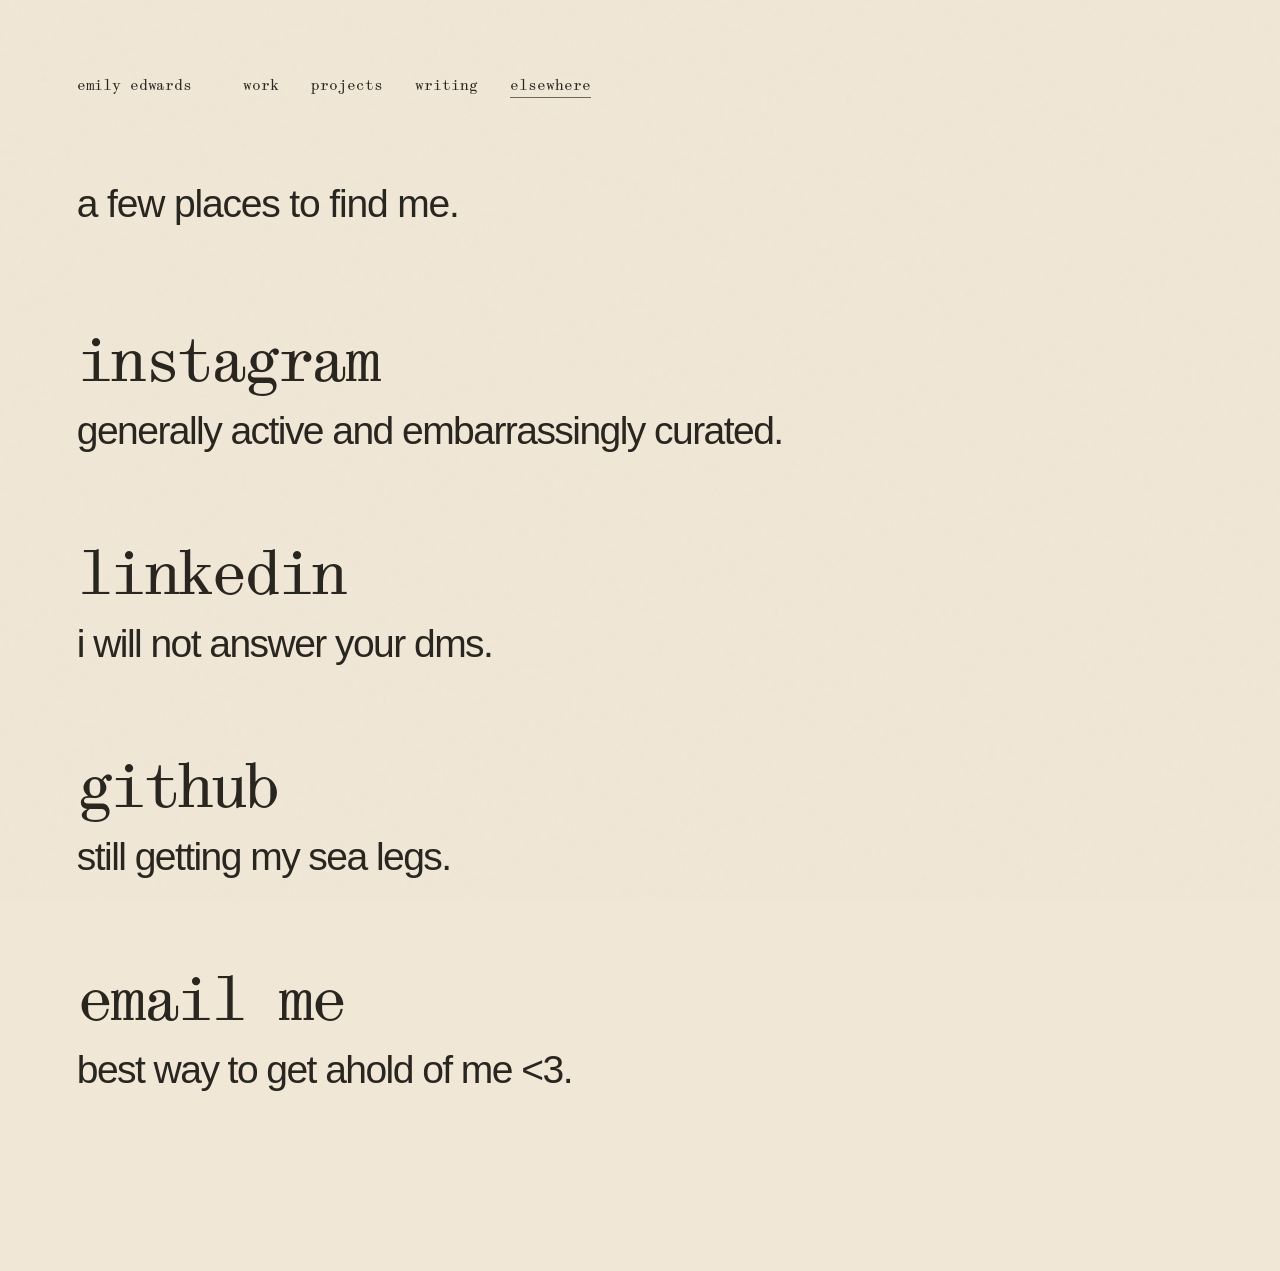
==== elsewhere/index.html @ d0177896 "Add files via upload new sub directories" ====
<!doctype html>
<html lang="en">
  <head>
    <meta charset="UTF-8" />
    <meta name="viewport" content="width=device-width, initial-scale=1.0" />
    <meta
      name="description"
      content="Find Emily Edwards on Instagram, LinkedIn, GitHub, and email."
    />
    <title>Elsewhere — Emily Edwards</title>
    <link rel="canonical" href="https://emilyedwards.xyz/elsewhere/" />
    <meta name="theme-color" content="#f0e7d7" />
    <meta property="og:locale" content="en_US" />
    <meta property="og:type" content="website" />
    <meta property="og:site_name" content="Emily Edwards" />
    <meta property="og:title" content="Elsewhere — Emily Edwards" />
    <meta property="og:description" content="Find Emily Edwards on Instagram, LinkedIn, GitHub, and email." />
    <meta property="og:url" content="https://emilyedwards.xyz/elsewhere/" />
    <meta property="og:image" content="https://emilyedwards.xyz/og-image.png" />
    <meta property="og:image:type" content="image/png" />
    <meta property="og:image:width" content="1200" />
    <meta property="og:image:height" content="630" />
    <meta property="og:image:alt" content="Emily Edwards — brand strategist, writer, and creative technologist." />
    <meta name="twitter:card" content="summary_large_image" />
    <meta name="twitter:title" content="Elsewhere — Emily Edwards" />
    <meta name="twitter:description" content="Find Emily Edwards on Instagram, LinkedIn, GitHub, and email." />
    <meta name="twitter:image" content="https://emilyedwards.xyz/og-image.png" />
    <meta name="twitter:image:alt" content="Emily Edwards — brand strategist, writer, and creative technologist." />
    <link
      rel="icon"
      href="data:image/svg+xml,%3Csvg xmlns='http://www.w3.org/2000/svg' viewBox='0 0 100 100'%3E%3Ctext y='.9em' font-size='90'%3E%F0%9F%8C%BB%3C/text%3E%3C/svg%3E"
    />
    <link rel="stylesheet" href="../styles.css" />
  </head>
  <body class="work-page listing-page elsewhere-page">
    <main class="work-main">
      <header class="page-header">
        <a class="home-link" href="../" aria-label="Back to Emily Edwards home">Emily Edwards</a>
        <nav class="section-nav" aria-label="Primary">
          <a href="../work/">Work</a>
          <a href="../projects/">Projects</a>
          <a href="../writing/">Writing</a>
          <a href="./" aria-current="page">Elsewhere</a>
        </nav>
      </header>

      <article class="work-content" aria-label="Find Emily Edwards elsewhere">
        <p class="projects-intro">a few places to find me.</p>

        <section class="work-section">
          <h2 class="section-marker">
            <a href="https://www.instagram.com/emilyedwards" target="_blank" rel="noopener noreferrer">instagram</a>
          </h2>
          <p>generally active and embarrassingly curated.</p>
        </section>

        <section class="work-section">
          <h2 class="section-marker">
            <a href="https://www.linkedin.com/in/emilyedwardswastaken/" target="_blank" rel="noopener noreferrer">linkedin</a>
          </h2>
          <p>i will not answer your DMs.</p>
        </section>

        <section class="work-section">
          <h2 class="section-marker">
            <a href="https://github.com/emilyedvards" target="_blank" rel="noopener noreferrer">github</a>
          </h2>
          <p>still getting my sea legs.</p>
        </section>

        <section class="work-section">
          <h2 class="section-marker">
            <a href="mailto:emilydedwards@gmail.com">email me</a>
          </h2>
          <p>best way to get ahold of me &lt;3.</p>
        </section>
      </article>
    </main>
  </body>
</html>
---- styles.css ----
@font-face {
  font-family: "ABC Synt Mono";
  src: url("./fonts/ABCSyntMono-Regular.otf") format("opentype");
  font-style: normal;
  font-weight: 400;
  font-display: swap;
}

:root {
  --bg: #f0e7d7;
  --ink: #29251f;
  --vermilion: #ff3b30;
  --magenta: #ff2d8d;
  --cobalt: #0755d9;
  --ultraviolet: #6730c9;
  --emerald: #008f63;
  --sans: "Helvetica Neue", Helvetica, Arial, sans-serif;
  --menu-typeface: "ABC Synt Mono", "Courier New", monospace;
}

* {
  box-sizing: border-box;
}

html,
body {
  min-height: 100%;
}

html {
  background: var(--bg);
}

body {
  margin: 0;
  min-width: 320px;
  color: var(--ink);
  background: var(--bg);
  overflow: hidden;
  font-family: var(--sans);
  text-transform: lowercase;
  -webkit-font-smoothing: antialiased;
  text-rendering: optimizeLegibility;
}

body::after {
  position: fixed;
  inset: 0;
  z-index: 1;
  pointer-events: none;
  content: "";
  opacity: 0.12;
  background-image: url("data:image/svg+xml,%3Csvg viewBox='0 0 180 180' xmlns='http://www.w3.org/2000/svg'%3E%3Cfilter id='n'%3E%3CfeTurbulence type='fractalNoise' baseFrequency='.82' numOctaves='3' stitchTiles='stitch'/%3E%3C/filter%3E%3Crect width='100%25' height='100%25' filter='url(%23n)' opacity='.22'/%3E%3C/svg%3E");
  mix-blend-mode: multiply;
}

#attention-canvas {
  position: fixed;
  inset: 0;
  z-index: 0;
  width: 100%;
  height: 100%;
  pointer-events: none;
  mix-blend-mode: multiply;
}

main {
  position: relative;
  z-index: 2;
  min-height: 100svh;
  padding: clamp(3rem, 6vw, 6.5rem);
}

.intro {
  width: min(100%, 76rem);
  text-align: left;
}

h1 {
  margin: 0;
  font-family: var(--sans);
  font-size: clamp(3.1rem, 5.7vw, 6.45rem);
  font-weight: 400;
  line-height: 1.06;
  letter-spacing: -0.032em;
}

h1 span {
  display: block;
  margin-top: 0.68em;
}

nav {
  display: flex;
  flex-wrap: wrap;
  justify-content: flex-start;
  gap: 0.9rem clamp(1.55rem, 3vw, 3.15rem);
  margin-top: clamp(2.4rem, 5vh, 3.7rem);
}

a {
  position: relative;
  color: inherit;
  font-family: var(--menu-typeface);
  font-size: clamp(0.98rem, 1.25vw, 1.16rem);
  line-height: 1;
  text-decoration: none;
}

a::after {
  position: absolute;
  right: 0;
  bottom: -0.35rem;
  left: 0;
  height: 1px;
  content: "";
  background: currentColor;
  opacity: 0;
  transform: scaleX(0.72);
  transition:
    opacity 180ms ease,
    transform 180ms ease;
}

a:hover::after,
a:focus-visible::after {
  opacity: 0.65;
  transform: scaleX(1);
}

a:focus-visible {
  outline: 2px solid var(--ink);
  outline-offset: 0.45rem;
}

@media (max-width: 640px) {
  html,
  body {
    overflow-x: hidden;
    overflow-y: auto;
    touch-action: pan-y;
  }

  #attention-canvas {
    position: absolute;
    -webkit-user-select: none;
    user-select: none;
    -webkit-touch-callout: none;
  }

  main {
    min-height: 155svh;
    padding: 3rem 1.5rem 18svh;
    touch-action: pan-y;
  }

  body:not(.work-page) main {
    min-height: 100svh;
    padding-bottom: 3rem;
  }

  .intro {
    max-width: 34rem;
  }

  h1 {
    font-size: clamp(3rem, 13vw, 4.5rem);
    line-height: 1.09;
    letter-spacing: -0.035em;
    -webkit-user-select: none;
    user-select: none;
    -webkit-touch-callout: none;
  }

  h1 span {
    margin-top: 1.05em;
  }

  nav {
    gap: 1rem 1.6rem;
    margin-top: 4.5rem;
    padding-bottom: 4rem;
  }

  body:not(.work-page) nav {
    padding-bottom: 0;
  }

  a {
    font-size: 1rem;
    touch-action: manipulation;
    -webkit-user-select: auto;
    user-select: auto;
    -webkit-touch-callout: default;
  }
}

@media (max-height: 620px) and (orientation: landscape) {
  main {
    padding-block: 1.5rem;
  }

  h1 {
    font-size: clamp(2rem, 6.7vh, 3.15rem);
  }

  nav {
    margin-top: 1.7rem;
  }
}

@media (prefers-reduced-motion: reduce) {
  *,
  *::before,
  *::after {
    scroll-behavior: auto !important;
    transition-duration: 0.01ms !important;
  }
}

.work-page {
  overflow-x: hidden;
  overflow-y: auto;
}

#corner-bloom-canvas {
  position: fixed;
  inset: 0;
  z-index: 0;
  width: 100%;
  height: 100%;
  pointer-events: none;
  mix-blend-mode: multiply;
}

.work-main {
  display: block;
  min-height: 100svh;
  padding: clamp(3rem, 6vw, 6.5rem) clamp(1.5rem, 6vw, 6.5rem)
    clamp(6rem, 14vw, 12rem);
}

.home-link {
  display: inline-block;
  margin-bottom: clamp(3.75rem, 7vw, 6.5rem);
  font-size: clamp(0.95rem, 1.1vw, 1.08rem);
  letter-spacing: -0.01em;
}

.page-header {
  display: flex;
  flex-wrap: wrap;
  align-items: baseline;
  gap: 1.25rem clamp(2rem, 4vw, 4rem);
  margin-bottom: clamp(3.75rem, 7vw, 6.5rem);
}

.page-header .home-link {
  margin-bottom: 0;
}

.section-nav {
  gap: 0.8rem clamp(1.35rem, 2.5vw, 2.5rem);
  margin-top: 0;
  padding-bottom: 0;
}

.section-nav a {
  --nav-bloom-inner: rgba(255, 90, 31, 0.48);
  --nav-bloom-outer: rgba(255, 241, 43, 0.28);
  font-size: clamp(0.95rem, 1.1vw, 1.08rem);
  isolation: isolate;
}

.section-nav a:nth-child(2) {
  --nav-bloom-inner: rgba(255, 45, 141, 0.44);
  --nav-bloom-outer: rgba(196, 123, 255, 0.26);
}

.section-nav a:nth-child(3) {
  --nav-bloom-inner: rgba(7, 85, 217, 0.42);
  --nav-bloom-outer: rgba(82, 229, 255, 0.28);
}

.section-nav a:nth-child(4) {
  --nav-bloom-inner: rgba(0, 201, 141, 0.42);
  --nav-bloom-outer: rgba(185, 255, 69, 0.28);
}

.section-nav a::before {
  position: absolute;
  inset: -1em -1.25em;
  z-index: -1;
  content: "";
  pointer-events: none;
  background: radial-gradient(
    ellipse at center,
    var(--nav-bloom-inner) 0%,
    var(--nav-bloom-outer) 46%,
    transparent 74%
  );
  filter: blur(0.34rem);
  opacity: 0;
  transform: scale(0.5, 0.42);
  transition:
    opacity 240ms ease,
    transform 420ms cubic-bezier(0.16, 1, 0.3, 1);
}

@media (hover: hover) {
  .section-nav a:hover::before {
    opacity: 0.8;
    transform: scale(1, 1);
  }
}

.section-nav a:focus-visible::before {
  opacity: 0.8;
  transform: scale(1, 1);
}

.section-nav a[aria-current="page"]::after {
  opacity: 0.65;
  transform: scaleX(1);
}

.work-content {
  width: min(100%, 66rem);
}

.listing-page .work-content {
  width: min(100%, 80rem);
}

.projects-intro {
  max-width: 38rem;
  margin: 0 0 clamp(4.5rem, 8vw, 7.5rem);
  font-family: var(--sans);
  font-size: clamp(1.75rem, 3.05vw, 3.35rem);
  font-weight: 400;
  line-height: 1.15;
  letter-spacing: -0.03em;
}

.work-section {
  display: block;
  margin-top: clamp(4rem, 7vw, 7rem);
}

.work-section:first-child {
  margin-top: 0;
}

.listing-page .work-section:first-of-type {
  margin-top: 0;
}

.section-marker {
  margin: 0 0 clamp(1.25rem, 2.5vw, 2.1rem);
  color: var(--ink);
  font-family: var(--sans);
  font-size: clamp(2.9rem, 6.2vw, 6.8rem);
  font-weight: 400;
  line-height: 0.96;
  letter-spacing: -0.055em;
}

.listing-page .section-marker {
  margin-bottom: clamp(0.8rem, 1.5vw, 1.25rem);
  font-size: clamp(2.4rem, 5vw, 4.6rem);
}

@media (min-width: 761px) {
  .listing-page .section-marker a {
    white-space: nowrap;
  }
}

.work-section p,
.work-section li {
  margin: 0;
  font-family: var(--sans);
  font-size: clamp(1.75rem, 3.05vw, 3.35rem);
  font-weight: 400;
  line-height: 1.1;
  letter-spacing: -0.04em;
}

.work-section p + p {
  margin-top: 0.55em;
}

.work-section ul {
  margin: 0 0 1.05rem;
  padding: 0;
  list-style: none;
}

.work-section li::before {
  content: "• ";
}

.collaborator-columns li::before {
  content: "";
}

.work-section a {
  font-size: inherit;
  line-height: inherit;
  text-decoration-thickness: 1px;
  text-underline-offset: 0.12em;
}

.section-marker a {
  font-size: inherit;
  line-height: inherit;
}

.listing-page .section-marker a {
  --link-bloom-inner: rgba(255, 90, 31, 0.72);
  --link-bloom-outer: rgba(255, 241, 43, 0.42);
  display: inline-block;
  max-width: 100%;
  isolation: isolate;
}

.listing-page .work-section:nth-of-type(2) .section-marker a {
  --link-bloom-inner: rgba(255, 45, 141, 0.65);
  --link-bloom-outer: rgba(196, 123, 255, 0.4);
}

.listing-page .work-section:nth-of-type(3) .section-marker a {
  --link-bloom-inner: rgba(7, 85, 217, 0.58);
  --link-bloom-outer: rgba(82, 229, 255, 0.42);
}

.listing-page .work-section:nth-of-type(4) .section-marker a {
  --link-bloom-inner: rgba(0, 201, 141, 0.58);
  --link-bloom-outer: rgba(185, 255, 69, 0.42);
}

.listing-page .work-section:nth-of-type(5) .section-marker a {
  --link-bloom-inner: rgba(255, 59, 48, 0.62);
  --link-bloom-outer: rgba(255, 167, 128, 0.42);
}

.listing-page .work-section:nth-of-type(6) .section-marker a {
  --link-bloom-inner: rgba(103, 48, 201, 0.62);
  --link-bloom-outer: rgba(145, 126, 255, 0.42);
}

.listing-page .work-section:nth-of-type(7) .section-marker a {
  --link-bloom-inner: rgba(0, 143, 99, 0.62);
  --link-bloom-outer: rgba(111, 238, 200, 0.4);
}

.listing-page .section-marker a::before {
  position: absolute;
  inset: -0.28em -0.42em;
  z-index: -1;
  content: "";
  pointer-events: none;
  background: radial-gradient(
    ellipse at center,
    var(--link-bloom-inner) 0%,
    var(--link-bloom-outer) 42%,
    transparent 74%
  );
  filter: blur(0.15em);
  opacity: 0;
  transform: scale(0.56, 0.48);
  transition:
    opacity 320ms ease,
    transform 520ms cubic-bezier(0.16, 1, 0.3, 1);
}

@media (hover: hover) {
  .listing-page .section-marker a:hover::before {
    opacity: 0.9;
    transform: scale(1, 1);
  }
}

.listing-page .section-marker a:focus-visible::before {
  opacity: 0.9;
  transform: scale(1, 1);
}

.collaborator-columns {
  display: grid;
  grid-template-columns: repeat(2, minmax(0, 1fr));
  gap: clamp(2.5rem, 6vw, 7rem);
}

.collaborator-columns h3 {
  margin: 0 0 0.8rem;
  color: rgba(41, 37, 31, 0.62);
  font-family: var(--sans);
  font-size: clamp(0.95rem, 1.1vw, 1.08rem);
  font-weight: 400;
  line-height: 1.1;
  letter-spacing: -0.015em;
}

.collaborator-columns ul {
  margin-bottom: 0;
}

.collaborator-columns sup {
  color: rgba(41, 37, 31, 0.58);
  font-size: 0.42em;
  line-height: 0;
  margin-left: 0.18em;
  vertical-align: super;
}

@media (max-width: 760px) {
  .work-main {
    padding: 2.5rem 1.45rem 7rem;
  }

  .home-link {
    margin-bottom: 4.25rem;
  }

  .page-header {
    align-items: flex-start;
    gap: 1.4rem 1.5rem;
    margin-bottom: 4.25rem;
  }

  .page-header .home-link {
    margin-bottom: 0;
  }

  .section-nav {
    gap: 0.8rem 1.35rem;
    margin-top: 0;
    padding-bottom: 0;
  }

  .work-content {
    width: 100%;
  }

  .work-section {
    display: block;
    margin-top: 4.25rem;
  }

  .section-marker {
    margin-bottom: 1.45rem;
    font-size: clamp(3.1rem, 14vw, 5.2rem);
    line-height: 0.94;
  }

  .listing-page .section-marker {
    font-size: clamp(3.1rem, 14vw, 5.2rem);
  }

  .work-section p,
  .work-section li {
    max-width: 100%;
    font-size: clamp(1.75rem, 7.4vw, 3rem);
    line-height: 1.1;
    overflow-wrap: break-word;
  }

  .work-section ul {
    margin-bottom: 1.25rem;
  }

  .collaborator-columns {
    grid-template-columns: 1fr;
    gap: 2rem;
  }

  .collaborator-columns h3 {
    margin-bottom: 0.85rem;
    font-size: 1rem;
  }

}
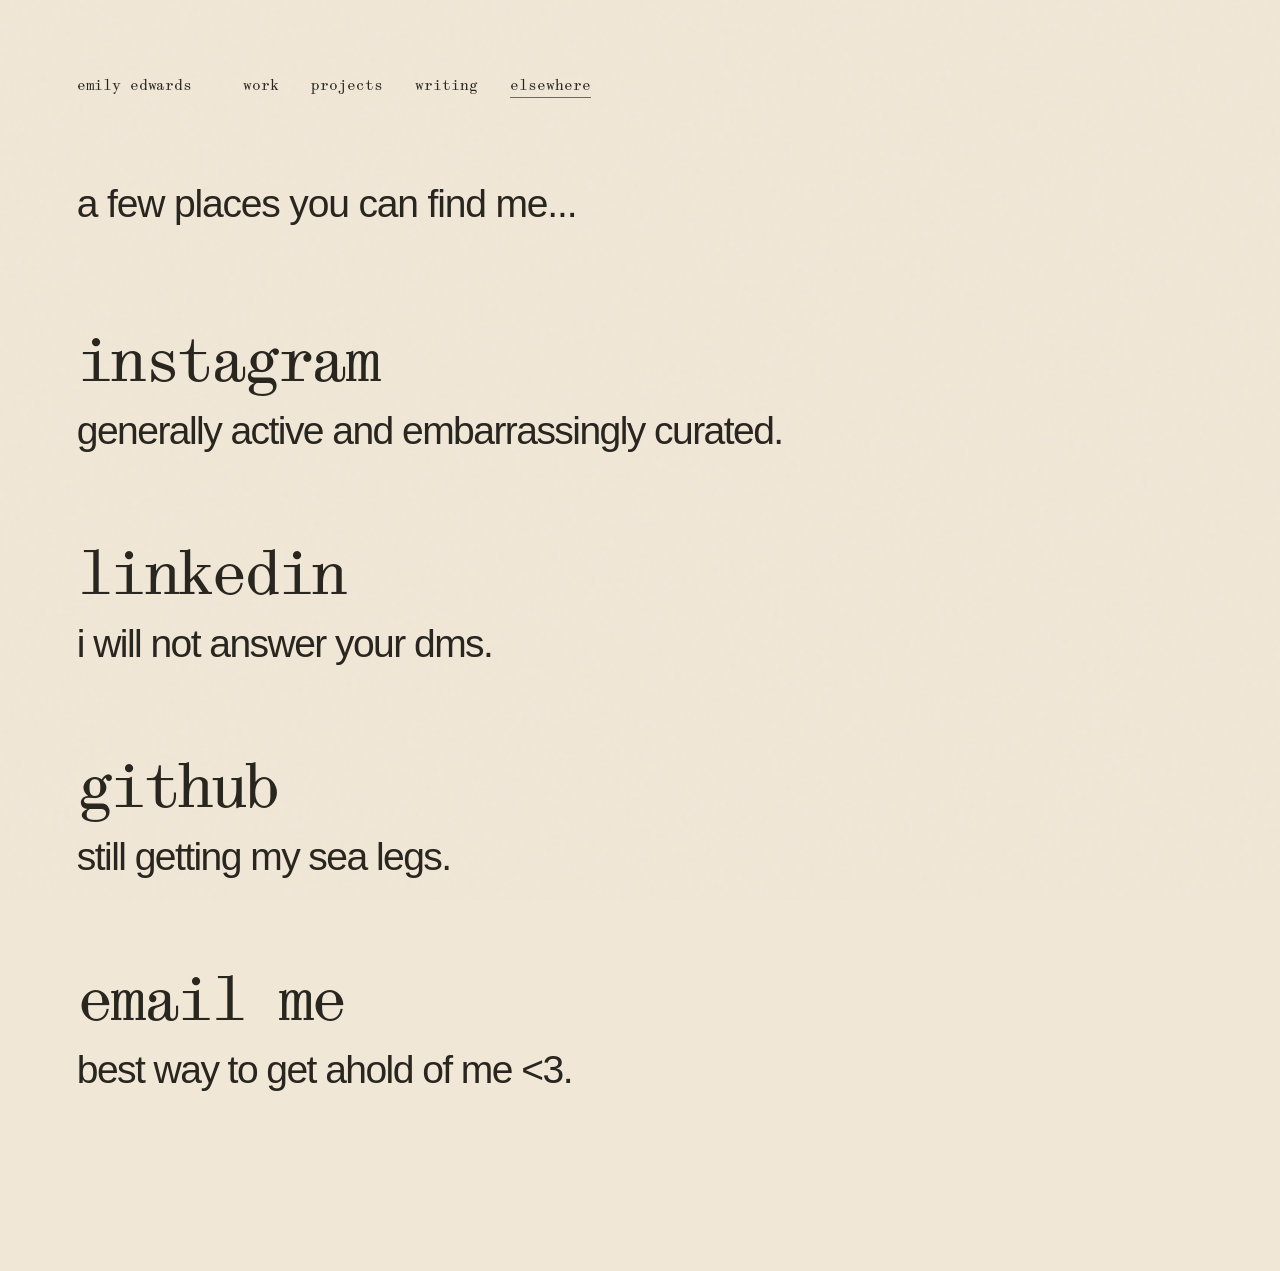
==== commit ac572867: "Update index.html edit" ====
--- a/elsewhere/index.html
+++ b/elsewhere/index.html
@@ -45,7 +45,7 @@
       </header>
 
       <article class="work-content" aria-label="Find Emily Edwards elsewhere">
-        <p class="projects-intro">a few places to find me.</p>
+        <p class="projects-intro">a few places you can find me...</p>
 
         <section class="work-section">
           <h2 class="section-marker">
--- a/styles.css
+++ b/styles.css
@@ -307,14 +307,9 @@
     transform 420ms cubic-bezier(0.16, 1, 0.3, 1);
 }
 
-@media (hover: hover) {
-  .section-nav a:hover::before {
-    opacity: 0.8;
-    transform: scale(1, 1);
-  }
-}
-
-.section-nav a:focus-visible::before {
+.section-nav a:hover::before,
+.section-nav a:focus-visible::before,
+.section-nav a:active::before {
   opacity: 0.8;
   transform: scale(1, 1);
 }
@@ -474,16 +469,18 @@
     transform 520ms cubic-bezier(0.16, 1, 0.3, 1);
 }
 
-@media (hover: hover) {
-  .listing-page .section-marker a:hover::before {
-    opacity: 0.9;
-    transform: scale(1, 1);
-  }
-}
-
-.listing-page .section-marker a:focus-visible::before {
+.listing-page .section-marker a:hover::before,
+.listing-page .section-marker a:focus-visible::before,
+.listing-page .section-marker a:active::before {
   opacity: 0.9;
   transform: scale(1, 1);
+}
+
+@media (hover: none) {
+  .section-nav a::before,
+  .listing-page .section-marker a::before {
+    transition-duration: 80ms, 120ms;
+  }
 }
 
 .collaborator-columns {
@@ -581,3 +578,4 @@
   }
 
 }
+
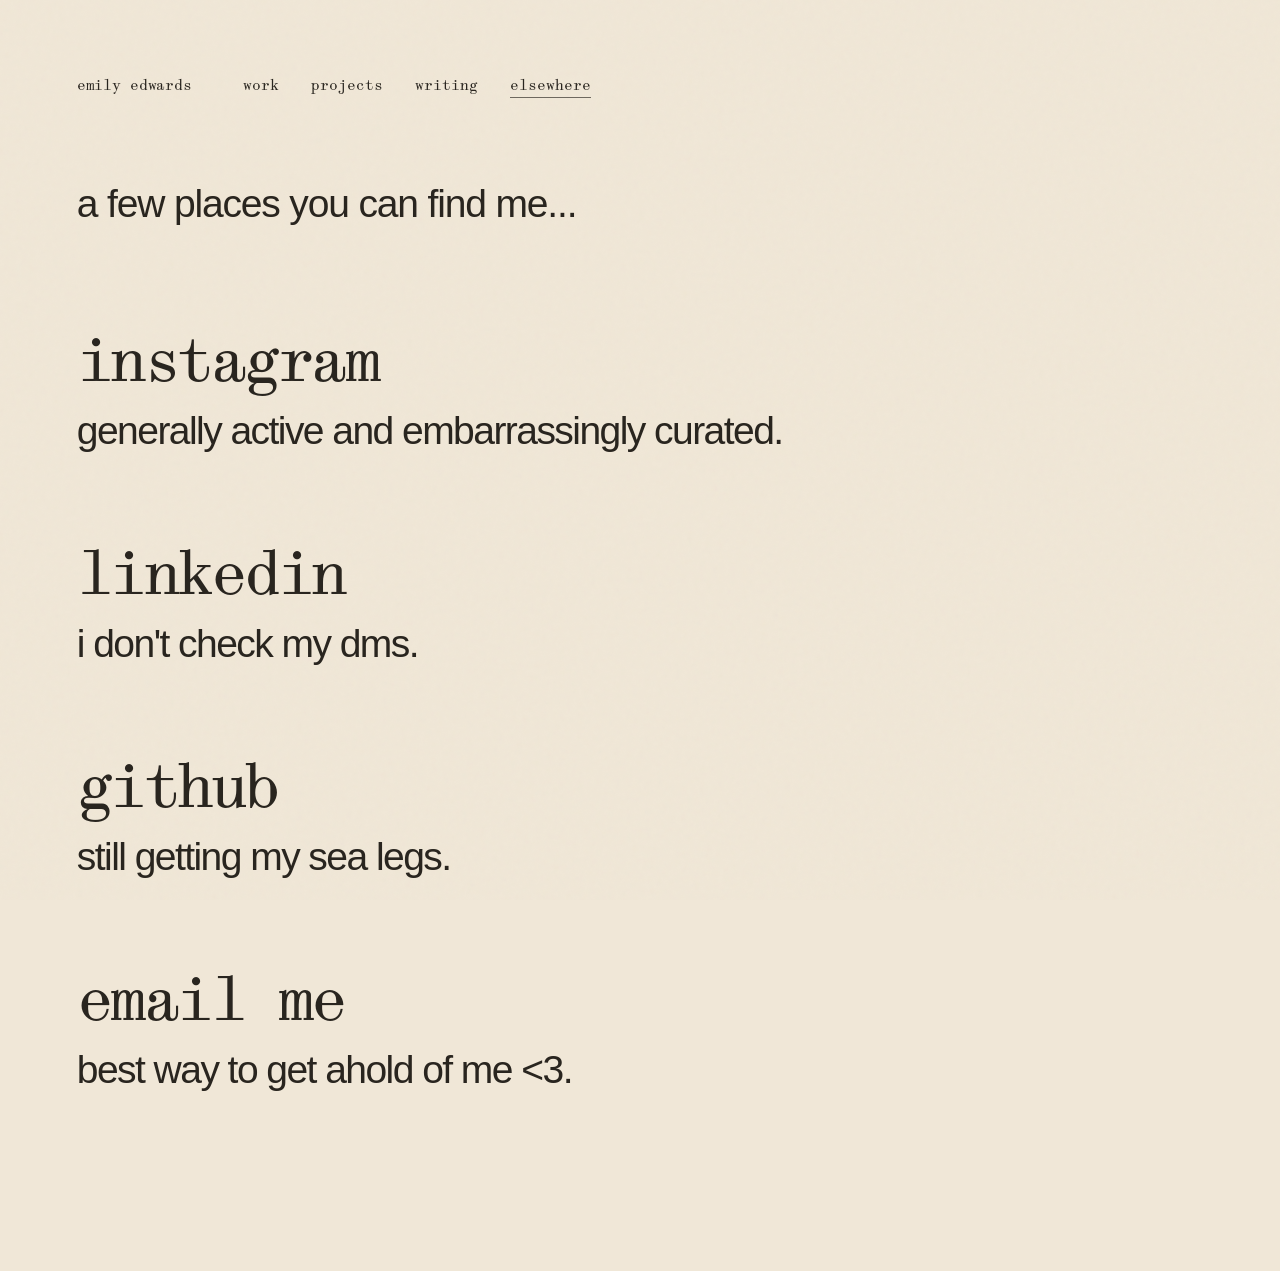
==== commit 70dbf66d: "Update index.html" ====
--- a/elsewhere/index.html
+++ b/elsewhere/index.html
@@ -58,7 +58,7 @@
           <h2 class="section-marker">
             <a href="https://www.linkedin.com/in/emilyedwardswastaken/" target="_blank" rel="noopener noreferrer">linkedin</a>
           </h2>
-          <p>i will not answer your DMs.</p>
+          <p>i don't check my DMs.</p>
         </section>
 
         <section class="work-section">
--- a/styles.css
+++ b/styles.css
@@ -225,10 +225,13 @@
 
 #corner-bloom-canvas {
   position: fixed;
-  inset: 0;
+  right: 0;
+  bottom: 0;
+  left: 0;
   z-index: 0;
   width: 100%;
-  height: 100%;
+  height: 100vh;
+  height: 100dvh;
   pointer-events: none;
   mix-blend-mode: multiply;
 }
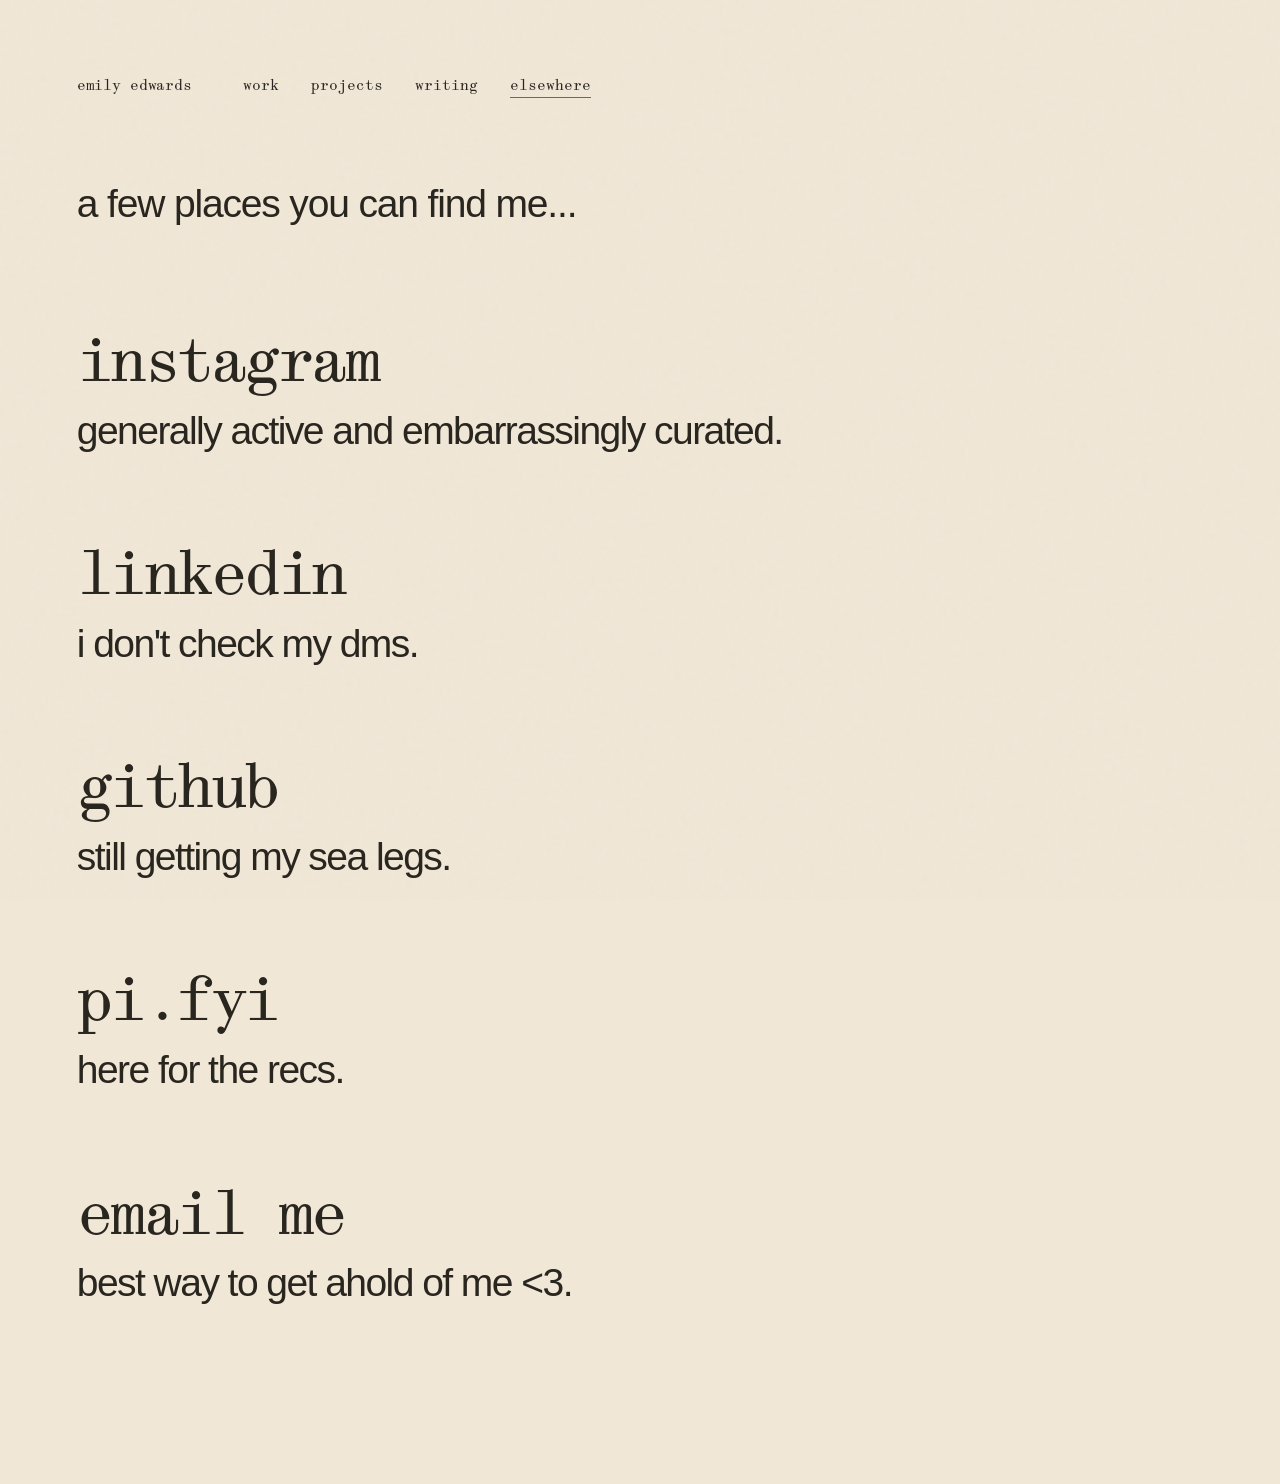
==== commit b1bc4322: "Update index.html pi.fyi" ====
--- a/elsewhere/index.html
+++ b/elsewhere/index.html
@@ -68,6 +68,16 @@
           <p>still getting my sea legs.</p>
         </section>
 
+
+         <section class="work-section">
+          <h2 class="section-marker">
+            <a href="https://www.pi.fyi/u/emilyedwards" target="_blank" rel="noopener noreferrer">pi.fyi</a>
+          </h2>
+          <p>here for the recs.</p>
+        </section>
+
+    
+
         <section class="work-section">
           <h2 class="section-marker">
             <a href="mailto:emilydedwards@gmail.com">email me</a>
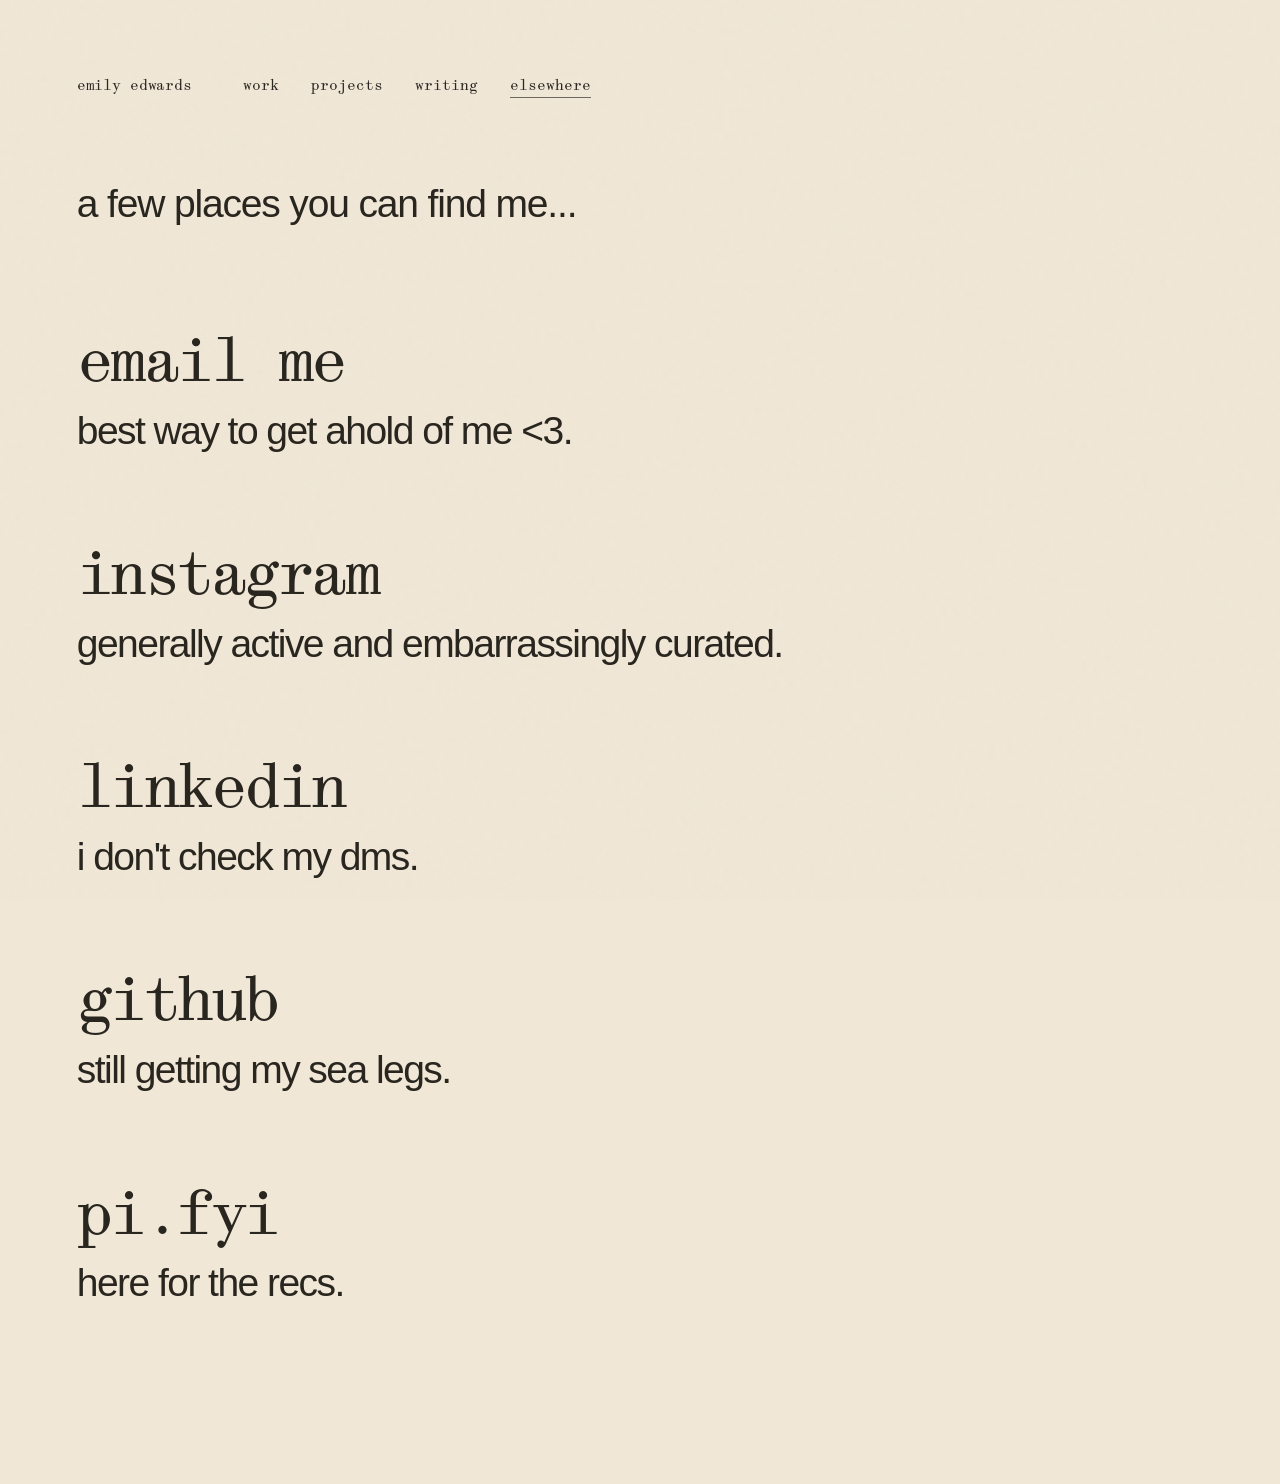
==== commit cdb12a18: "Update index.html email move" ====
--- a/elsewhere/index.html
+++ b/elsewhere/index.html
@@ -47,6 +47,16 @@
       <article class="work-content" aria-label="Find Emily Edwards elsewhere">
         <p class="projects-intro">a few places you can find me...</p>
 
+      
+        
+         <section class="work-section">
+          <h2 class="section-marker">
+            <a href="mailto:emilydedwards@gmail.com">email me</a>
+          </h2>
+          <p>best way to get ahold of me &lt;3.</p>
+        </section>
+        
+        
         <section class="work-section">
           <h2 class="section-marker">
             <a href="https://www.instagram.com/emilyedwards" target="_blank" rel="noopener noreferrer">instagram</a>
@@ -78,12 +88,7 @@
 
     
 
-        <section class="work-section">
-          <h2 class="section-marker">
-            <a href="mailto:emilydedwards@gmail.com">email me</a>
-          </h2>
-          <p>best way to get ahold of me &lt;3.</p>
-        </section>
+       
       </article>
     </main>
   </body>
